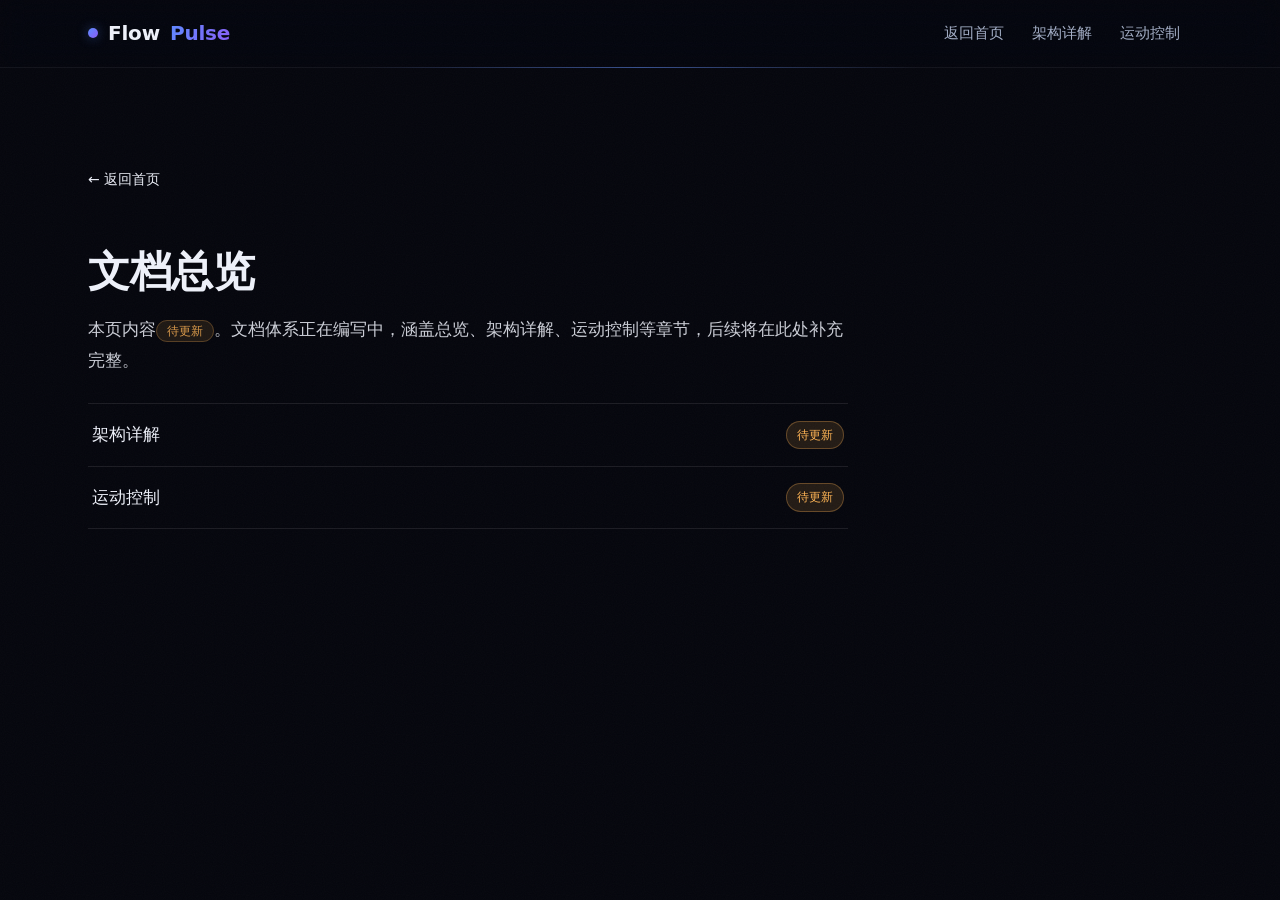
==== docs/index.html @ 17fd56ba "优化界面，添加首页背景，更正一些参数" ====
<!DOCTYPE html>
<html lang="zh">
<head>
<meta charset="UTF-8">
<meta name="viewport" content="width=device-width, initial-scale=1.0">
<title>FlowPulse — 文档总览 · Docs Overview</title>
<link rel="stylesheet" href="../assets/css/style.css">
</head>
<body>
<nav class="nav">
  <div class="container">
    <a class="brand" href="../index.html"><span class="dot"></span>Flow<b>Pulse</b></a>
    <div class="nav-links">
      <a href="../index.html"><span class="zh">返回首页</span><span class="en">Home</span></a>
      <a href="architecture.html"><span class="zh">架构详解</span><span class="en">Architecture</span></a>
      <a href="motion.html"><span class="zh">运动控制</span><span class="en">Motion</span></a>
    </div>
  </div>
</nav>

<section class="doc-page">
  <div class="container">
    <a class="doc-back" href="../index.html">← <span class="zh">返回首页</span><span class="en">Back</span></a>
    <h1><span class="zh">文档总览</span><span class="en">Documentation Overview</span></h1>
    <p class="doc-lead">本页内容<span class="badge-tbd">待更新</span>。文档体系正在编写中，涵盖总览、架构详解、运动控制等章节，后续将在此处补充完整。</p>
    <ul class="doc-list">
      <li><a href="architecture.html"><span class="zh">架构详解</span><span class="en">Architecture</span></a><span class="badge-tbd">待更新</span></li>
      <li><a href="motion.html"><span class="zh">运动控制</span><span class="en">Motion</span></a><span class="badge-tbd">待更新</span></li>
    </ul>
  </div>
</section>
</body>
</html>
---- assets/css/style.css ----
/* ============================================================
   FlowPulse — Design System (Deep Space / Aurora Glass)
   ============================================================ */
:root {
  /* surfaces */
  --bg:        #05060d;
  --bg-2:      #0a0d18;
  --surface:   rgba(255,255,255,.032);
  --surface-2: rgba(255,255,255,.055);
  --border:    rgba(255,255,255,.09);
  --border-soft:rgba(255,255,255,.055);

  /* text */
  --text:      #eef1fa;
  --text-dim:  #a3aec6;
  --text-faint:#68738f;

  /* accents */
  --accent:    #5b8cff;   /* electric blue */
  --accent-2:  #8b5cf6;   /* violet        */
  --accent-soft: rgba(91,140,255,.12);
  --accent-glow: rgba(91,140,255,.40);
  --ok:        #34d399;
  --warn:      #f59e0b;
  --danger:    #f43f5e;

  /* shape */
  --radius:    16px;
  --radius-sm: 10px;
  --maxw:      1160px;
  --nav-h:     68px;

  /* fonts */
  --font-sans: "Inter", "Segoe UI Variable Display", system-ui, -apple-system, "PingFang SC", "Microsoft YaHei", sans-serif;
  --font-mono: "JetBrains Mono", "Cascadia Code", ui-monospace, "SFMono-Regular", Menlo, Consolas, monospace;
}

/* ---------- reset ---------- */
*,*::before,*::after { box-sizing: border-box; }
html { scroll-behavior: smooth; }
body {
  margin: 0;
  font-family: var(--font-sans);
  color: var(--text);
  background: var(--bg);
  font-size: 17px; line-height: 1.72;
  -webkit-font-smoothing: antialiased;
  overflow-x: hidden;
}
::selection { background: rgba(91,140,255,.35); color: #fff; }
::-webkit-scrollbar { width: 10px; height: 10px; }
::-webkit-scrollbar-track { background: var(--bg); }
::-webkit-scrollbar-thumb { background: #1c2337; border-radius: 8px; border: 2px solid var(--bg); }
::-webkit-scrollbar-thumb:hover { background: #2a3554; }
a { color: inherit; text-decoration: none; }
img { max-width: 100%; display: block; }
h1,h2,h3,h4 { line-height: 1.15; font-weight: 800; letter-spacing: -.02em; }

/* film-grain noise overlay */
body::after {
  content: ""; position: fixed; inset: 0; z-index: 90; pointer-events: none;
  opacity: .032;
  background-image: url("data:image/svg+xml,%3Csvg xmlns='http://www.w3.org/2000/svg' width='160' height='160'%3E%3Cfilter id='n'%3E%3CfeTurbulence type='fractalNoise' baseFrequency='0.9' numOctaves='2'/%3E%3C/filter%3E%3Crect width='100%25' height='100%25' filter='url(%23n)'/%3E%3C/svg%3E");
}

/* ---------- layout ---------- */
.container { width: 100%; max-width: var(--maxw); margin: 0 auto; padding: 0 28px; }
.section { padding: 118px 0; position: relative; }
.section--alt { background: linear-gradient(180deg, transparent, rgba(255,255,255,.018) 18%, rgba(255,255,255,.018) 82%, transparent); }
.section-head { max-width: 760px; margin: 0 auto 64px; text-align: center; }
.eyebrow {
  display: inline-flex; align-items: center; gap: 8px;
  font-family: var(--font-mono); font-size: 13px;
  letter-spacing: .16em; text-transform: uppercase; color: var(--accent);
  padding: 6px 14px; border-radius: 999px;
  background: rgba(91,140,255,.07);
  border: 1px solid rgba(91,140,255,.22);
  margin-bottom: 20px;
}
.eyebrow::before { content: ""; width: 5px; height: 5px; border-radius: 50%; background: var(--accent); box-shadow: 0 0 8px var(--accent-glow); }
.section-head h2 { font-size: clamp(32px, 4.4vw, 48px); margin: 0 0 18px; font-weight: 800; }
.section-head p { color: var(--text-dim); font-size: 18px; margin: 0; }

/* ---------- nav (floating glass) ---------- */
.nav {
  position: sticky; top: 0; z-index: 80; height: var(--nav-h);
  display: flex; align-items: center;
  background: rgba(5,6,13,.55);
  backdrop-filter: blur(18px) saturate(150%);
  -webkit-backdrop-filter: blur(18px) saturate(150%);
  border-bottom: 1px solid var(--border-soft);
}
.nav::after {
  content: ""; position: absolute; left: 50%; bottom: -1px; transform: translateX(-50%);
  width: min(560px, 60%); height: 1px;
  background: linear-gradient(90deg, transparent, rgba(91,140,255,.5), transparent);
}
.nav .container { display: flex; align-items: center; gap: 24px; }
.brand { display: flex; align-items: center; gap: 10px; font-weight: 800; font-size: 20px; letter-spacing: -.01em; white-space: nowrap; }
.brand .dot {
  width: 10px; height: 10px; border-radius: 50%;
  background: linear-gradient(135deg, var(--accent), var(--accent-2));
  box-shadow: 0 0 12px var(--accent-glow);
}
.brand b { background: linear-gradient(120deg, var(--accent), var(--accent-2)); -webkit-background-clip: text; background-clip: text; color: transparent; }
.nav-links { display: flex; gap: 4px; margin-left: auto; font-size: 14.5px; }
.nav-links a {
  color: var(--text-dim); padding: 7px 12px; border-radius: 8px; transition: .18s;
}
.nav-links a:hover { color: var(--text); background: var(--surface-2); }
.nav-actions { display: flex; align-items: center; gap: 12px; }
.lang-toggle {
  font-family: var(--font-mono); font-size: 13px; cursor: pointer;
  background: var(--surface); color: var(--text-dim);
  border: 1px solid var(--border); border-radius: 999px; padding: 7px 14px;
  transition: .18s;
}
.lang-toggle:hover { color: var(--text); border-color: rgba(91,140,255,.5); }
.nav-toggle { display: none; }

/* ---------- buttons ---------- */
.btn {
  display: inline-flex; align-items: center; gap: 8px; cursor: pointer;
  font-size: 15.5px; font-weight: 600; padding: 12px 24px; border-radius: 12px;
  border: 1px solid var(--border);
  background: var(--surface-2); color: var(--text);
  backdrop-filter: blur(8px);
  transition: .2s;
}
.btn:hover { border-color: rgba(91,140,255,.55); background: rgba(91,140,255,.08); transform: translateY(-1px); }
.btn-primary {
  background: linear-gradient(135deg, var(--accent) 0%, var(--accent-2) 100%);
  color: #fff; border: none;
  box-shadow: 0 0 0 1px rgba(255,255,255,.08) inset, 0 10px 30px -8px var(--accent-glow);
}
.btn-primary:hover { box-shadow: 0 0 0 1px rgba(255,255,255,.14) inset, 0 14px 38px -6px rgba(91,140,255,.55); transform: translateY(-1px); }

/* ---------- hero ---------- */
.hero {
  position: relative; padding: 128px 0 96px; overflow: hidden;
}
/* aurora orbs */
.orb { position: absolute; border-radius: 50%; filter: blur(90px); pointer-events: none; z-index: 0; will-change: transform; }
.orb-1 { width: 640px; height: 640px; left: 50%; top: -280px; transform: translateX(-72%);
  background: radial-gradient(circle, rgba(91,140,255,.24), transparent 65%); }
.orb-2 { width: 560px; height: 560px; left: 50%; top: -160px; transform: translateX(6%);
  background: radial-gradient(circle, rgba(139,92,246,.17), transparent 65%); }
.orb-3 { width: 480px; height: 480px; left: 4%; bottom: -220px;
  background: radial-gradient(circle, rgba(34,211,238,.07), transparent 65%); }
/* fading grid */
.hero-grid {
  position: absolute; inset: 0; z-index: 0; pointer-events: none;
  background-image:
    linear-gradient(rgba(255,255,255,.05) 1px, transparent 1px),
    linear-gradient(90deg, rgba(255,255,255,.05) 1px, transparent 1px);
  background-size: 56px 56px;
  -webkit-mask-image: radial-gradient(ellipse 75% 62% at 50% 8%, #000 30%, transparent 78%);
  mask-image: radial-gradient(ellipse 75% 62% at 50% 8%, #000 30%, transparent 78%);
}
/* world background — dotted globe */
.world {
  position: absolute; inset: 0; z-index: 1;
  display: flex; align-items: center; justify-content: center;
  pointer-events: none; overflow: hidden;
}
.globe {
  position: relative;
  width: min(720px, 92vw); aspect-ratio: 1 / 1; border-radius: 50%;
  opacity: .32; filter: drop-shadow(0 0 16px rgba(45,200,160,.08));
}
.globe svg { width: 100%; height: 100%; display: block; }
.spin-dots { animation: globe-spin 30s linear infinite; }
@keyframes globe-spin { from { transform: translateX(0); } to { transform: translateX(150px); } }
.net-arc { stroke-dasharray: 5 9; animation: arc-flow 2.4s linear infinite; }
@keyframes arc-flow { to { stroke-dashoffset: -28; } }
.hero .container { position: relative; z-index: 2; text-align: center; }

/* staggered entrance */
.hero .container > * { animation: heroIn .95s cubic-bezier(.2,.7,.2,1) both; }
.hero .container > *:nth-child(1) { animation-delay: .04s; }
.hero .container > *:nth-child(2) { animation-delay: .13s; }
.hero .container > *:nth-child(3) { animation-delay: .22s; }
.hero .container > *:nth-child(4) { animation-delay: .31s; }
.hero .container > *:nth-child(5) { animation-delay: .40s; }
.hero .container > *:nth-child(6) { animation-delay: .49s; }
.hero .container > *:nth-child(7) { animation-delay: .58s; }
.hero .container > *:nth-child(8) { animation-delay: .70s; }
@keyframes heroIn { from { opacity: 0; transform: translateY(24px); } to { opacity: 1; transform: none; } }

.hero-badge {
  display: inline-flex; align-items: center; gap: 10px;
  font-family: var(--font-mono); font-size: 13.5px; color: var(--text-dim);
  border: 1px solid var(--border); border-radius: 999px;
  background: rgba(255,255,255,.03); backdrop-filter: blur(8px);
  padding: 8px 18px; margin-bottom: 30px;
}
.hero-badge b { color: var(--accent); font-weight: 600; }
.hero-badge .sep { color: var(--text-faint); }

.hero h1 {
  font-size: clamp(62px, 11vw, 132px); margin: 0 0 26px;
  letter-spacing: -.045em; line-height: .96; font-weight: 800;
}
.hero h1 .grad {
  background: linear-gradient(115deg, #dfe9ff 4%, var(--accent) 38%, var(--accent-2) 72%, #b7ccff 98%);
  background-size: 200% auto;
  -webkit-background-clip: text; background-clip: text; color: transparent;
  animation: shimmer 7s linear infinite;
}
@keyframes shimmer { to { background-position: 200% center; } }

.hero .tag { font-size: clamp(20px, 2.6vw, 27px); color: var(--text-dim); max-width: 820px; margin: 0 auto 18px; font-weight: 500; letter-spacing: -.01em; }
.hero .sub { color: var(--text-faint); max-width: 680px; margin: 0 auto 40px; font-size: 17.5px; }
.hero-cta { display: flex; gap: 14px; justify-content: center; flex-wrap: wrap; }
.pills { display: flex; flex-wrap: wrap; gap: 10px; justify-content: center; margin: 34px 0 0; }
.pill {
  font-family: var(--font-mono); font-size: 13px; color: var(--text-dim);
  border: 1px solid var(--border); background: rgba(255,255,255,.025);
  padding: 7px 15px; border-radius: 999px;
}
.pill b { color: var(--accent); font-weight: 600; }

/* hero stat strip */
.hero-stats { display: flex; flex-wrap: wrap; justify-content: center; gap: 12px; margin: 34px auto 0; max-width: 860px; }
.hl-item {
  flex: 1 1 190px; min-width: 170px; text-align: left;
  border: 1px solid var(--border); border-radius: var(--radius-sm);
  background: linear-gradient(180deg, rgba(255,255,255,.045), rgba(255,255,255,.015));
  padding: 16px 18px; position: relative; overflow: hidden; transition: .22s;
}
.hl-item::before {
  content: ""; position: absolute; left: 0; right: 0; top: 0; height: 1px;
  background: linear-gradient(90deg, transparent, rgba(91,140,255,.6), transparent);
  opacity: 0; transition: .22s;
}
.hl-item:hover { border-color: rgba(91,140,255,.4); transform: translateY(-2px); }
.hl-item:hover::before { opacity: 1; }
.hl-num { display: block; font-family: var(--font-mono); font-weight: 700; font-size: 20px; color: var(--text); letter-spacing: -.01em; white-space: nowrap; }
.hl-num small { font-size: 12.5px; color: var(--text-faint); font-weight: 600; }
.hl-lbl { display: block; margin-top: 5px; color: var(--text-faint); font-size: 13.5px; }
.hl-item.key { border-color: rgba(91,140,255,.5); background: linear-gradient(180deg, rgba(91,140,255,.12), rgba(91,140,255,.03)); }
.hl-item.key .hl-num { color: var(--accent); }
.hl-emph { color: var(--accent); font-weight: 700; }
.pill-accent { border-color: rgba(91,140,255,.5); background: linear-gradient(180deg, rgba(91,140,255,.16), rgba(91,140,255,.05)); color: #cfe0ff; font-weight: 600; }
.pill-accent b { color: var(--accent); }

/* ---------- console (hero visual) ---------- */
.console {
  margin: 60px auto 0; max-width: 920px; text-align: left;
  border: 1px solid var(--border); border-radius: var(--radius);
  background: linear-gradient(180deg, rgba(16,20,36,.72), rgba(8,10,20,.85));
  backdrop-filter: blur(14px);
  box-shadow: 0 30px 80px -20px rgba(0,0,0,.7), 0 0 0 1px rgba(255,255,255,.02) inset, 0 -1px 0 rgba(255,255,255,.06) inset;
  overflow: hidden; position: relative;
}
.console::before {
  content: ""; position: absolute; inset: -1px; pointer-events: none; border-radius: inherit;
  background: radial-gradient(560px 180px at 50% -8%, rgba(91,140,255,.14), transparent 70%);
}
.console-bar {
  display: flex; align-items: center; gap: 14px;
  padding: 13px 18px; border-bottom: 1px solid var(--border-soft);
  background: rgba(255,255,255,.02);
}
.c-dots { display: flex; gap: 7px; }
.c-dots i { width: 11px; height: 11px; border-radius: 50%; background: #2a334e; }
.c-dots i:nth-child(1) { background: #f66; opacity: .75; }
.c-dots i:nth-child(2) { background: #fc3; opacity: .75; }
.c-dots i:nth-child(3) { background: #3d9; opacity: .75; }
.c-title { font-family: var(--font-mono); font-size: 13px; color: var(--text-faint); letter-spacing: .05em; }
.c-badge {
  margin-left: auto; font-family: var(--font-mono); font-size: 11.5px; color: var(--ok);
  border: 1px solid rgba(52,211,153,.3); background: rgba(52,211,153,.08);
  border-radius: 999px; padding: 3px 11px; letter-spacing: .06em;
}
.console-body { display: grid; grid-template-columns: 1fr 224px; min-height: 296px; }
.c-log {
  margin: 0; padding: 18px 20px; font-family: var(--font-mono);
  font-size: 13px; line-height: 1.85; color: var(--text-dim);
  height: 296px; overflow: hidden; position: relative;
  -webkit-mask-image: linear-gradient(180deg, transparent 0, #000 22px, #000 calc(100% - 30px), transparent 100%);
  mask-image: linear-gradient(180deg, transparent 0, #000 22px, #000 calc(100% - 30px), transparent 100%);
}
.c-log .ln { white-space: pre; animation: lnIn .3s ease both; }
@keyframes lnIn { from { opacity: 0; transform: translateY(4px); } to { opacity: 1; transform: none; } }
.c-log .tag-ok { color: var(--ok); }
.c-log .tag-ac { color: var(--accent); }
.c-log .tag-vi { color: var(--accent-2); }
.c-log .g { color: var(--accent); font-weight: 600; }
.c-log .cm { color: var(--text-faint); }
.c-log .prompt { color: var(--accent-2); font-weight: 700; }
.c-log .caret { display: inline-block; width: 7px; height: 14px; background: var(--accent); vertical-align: -2px; animation: blink 1s steps(1) infinite; }
@keyframes blink { 50% { opacity: 0; } }
.c-live { border-left: 1px solid var(--border-soft); padding: 18px 20px; display: flex; flex-direction: column; gap: 14px; font-family: var(--font-mono); font-size: 12.5px; }
.c-live .live-t { color: var(--text-faint); letter-spacing: .14em; text-transform: uppercase; font-size: 10.5px; }
.c-row { display: flex; justify-content: space-between; gap: 10px; color: var(--text-faint); }
.c-row .c-val { color: var(--text); }
.c-row .c-val.up { color: var(--ok); }
.meter { height: 5px; border-radius: 3px; background: rgba(255,255,255,.06); overflow: hidden; }
.meter i { display: block; height: 100%; width: 40%; border-radius: 3px;
  background: linear-gradient(90deg, var(--accent), var(--accent-2));
  box-shadow: 0 0 10px var(--accent-glow);
  transition: width .5s cubic-bezier(.3,.8,.3,1); }
.console-foot {
  display: flex; flex-wrap: wrap; gap: 8px 26px; padding: 12px 20px;
  border-top: 1px solid var(--border-soft); background: rgba(255,255,255,.015);
  font-family: var(--font-mono); font-size: 12px; color: var(--text-faint); letter-spacing: .03em;
}
.console-foot b { color: var(--text-dim); font-weight: 600; }

/* ---------- CTA ---------- */
.cta {
  text-align: center; border: 1px solid var(--border); border-radius: 20px;
  background:
    radial-gradient(720px 300px at 50% -30%, rgba(91,140,255,.16), transparent 65%),
    linear-gradient(180deg, rgba(255,255,255,.035), rgba(255,255,255,.012));
  padding: 68px 24px; position: relative; overflow: hidden;
}
.cta::after {
  content: ""; position: absolute; left: 50%; top: 0; transform: translateX(-50%);
  width: min(560px, 70%); height: 1px;
  background: linear-gradient(90deg, transparent, rgba(91,140,255,.65), transparent);
}
.cta h2 { font-size: clamp(28px, 3.8vw, 40px); margin: 16px 0 0; }

/* ---------- cards / grid ---------- */
.grid { display: grid; gap: 18px; }
.grid-3 { grid-template-columns: repeat(3, 1fr); }
.grid-2 { grid-template-columns: repeat(2, 1fr); }
.card {
  background: linear-gradient(180deg, rgba(255,255,255,.038), rgba(255,255,255,.012));
  border: 1px solid var(--border); border-radius: var(--radius);
  padding: 28px; transition: .25s; position: relative; overflow: hidden;
}
.card::before {
  content: ""; position: absolute; left: 0; right: 0; top: 0; height: 1px;
  background: linear-gradient(90deg, transparent, rgba(91,140,255,.55), transparent);
  opacity: 0; transition: .25s;
}
.card:hover { border-color: rgba(91,140,255,.38); transform: translateY(-3px); box-shadow: 0 20px 50px -18px rgba(0,0,0,.65); }
.card:hover::before { opacity: 1; }
.card .ico {
  width: 44px; height: 44px; border-radius: 12px; display: grid; place-items: center;
  color: var(--accent); margin-bottom: 18px;
  background: linear-gradient(135deg, rgba(91,140,255,.14), rgba(139,92,246,.10));
  border: 1px solid rgba(91,140,255,.22);
}
.card .ico svg { width: 21px; height: 21px; }
.card h3 { font-size: 19.5px; margin: 0 0 12px; letter-spacing: -.015em; }
.card p { color: var(--text-dim); margin: 0; font-size: 15.5px; line-height: 1.75; }

/* ---------- architecture diagram ---------- */
.arch { display: flex; flex-direction: column; gap: 14px; position: relative; padding-left: 30px; }
.arch::before {
  content: ""; position: absolute; left: 7px; top: 24px; bottom: 24px; width: 2px;
  background: linear-gradient(var(--accent), var(--accent-2)); opacity: .4;
}
.layer {
  border: 1px solid var(--border); border-radius: var(--radius);
  background: linear-gradient(180deg, rgba(255,255,255,.035), rgba(255,255,255,.01));
  padding: 20px 24px; position: relative;
}
.layer::before {
  content: ""; position: absolute; left: -27px; top: 26px; width: 12px; height: 12px;
  border-radius: 50%; background: var(--bg); border: 2px solid var(--accent);
  box-shadow: 0 0 10px var(--accent-glow);
}
.layer .layer-tag {
  position: absolute; top: 16px; right: 20px; font-family: var(--font-mono);
  font-size: 11.5px; color: var(--text-faint); letter-spacing: .12em;
}
.layer h4 { margin: 0 0 14px; font-size: 18px; color: var(--text); }
.layer h4 .hl-accent { color: var(--accent); }
.layer .boxes { display: flex; flex-wrap: wrap; gap: 9px; }
.box {
  font-size: 13.5px; font-family: var(--font-mono); color: var(--text-dim);
  border: 1px solid var(--border); border-radius: 8px; padding: 6px 13px;
  background: rgba(255,255,255,.025);
}
.box.lang { color: var(--accent); border-color: rgba(91,140,255,.3); background: rgba(91,140,255,.07); }
.arch-link { text-align: center; color: var(--text-faint); font-family: var(--font-mono); font-size: 12.5px; letter-spacing: .18em; }

/* pipeline panel (hero pipeline relocated to Architecture) */
.pipeline-panel {
  margin-bottom: 40px; padding: 34px 26px 26px;
  border: 1px solid var(--border); border-radius: 20px;
  background:
    radial-gradient(700px 260px at 50% 0%, rgba(91,140,255,.08), transparent 70%),
    linear-gradient(180deg, rgba(255,255,255,.028), rgba(255,255,255,.008));
  overflow: hidden;
}
.pipeline-panel svg { width: 100%; height: auto; display: block; }
.flow-line { stroke: var(--border); stroke-width: 2; fill: none; }
.flow-track { stroke: var(--border); stroke-width: 2; opacity: .5; }
.comet {
  fill: #2dd4ee; filter: drop-shadow(0 0 6px rgba(45,212,238,.9));
  transform: translateX(0); animation: flow 2.4s linear infinite;
}
@keyframes flow { from { transform: translateX(0); } to { transform: translateX(840px); } }
.node-box { fill: #0d1626; stroke: var(--border); stroke-width: 1.5; }
.node-title { font: 700 16px var(--font-sans); fill: var(--text); letter-spacing: -.01em; }
.node-sub  { font: 400 13px var(--font-mono); fill: var(--text-faint); }
.node-accent { fill: var(--accent); }

/* ---------- table ---------- */
.spec-table { width: 100%; border-collapse: collapse; font-size: 15.5px; }
.spec-table th, .spec-table td { text-align: left; padding: 15px 18px; border-bottom: 1px solid var(--border-soft); }
.spec-table th { color: var(--text-faint); font-family: var(--font-mono); font-size: 12.5px; letter-spacing: .1em; text-transform: uppercase; font-weight: 600; }
.spec-table td { color: var(--text-dim); }
.spec-table td b { color: var(--text); font-family: var(--font-mono); font-weight: 600; }
.spec-table tr:last-child td { border-bottom: none; }
.cmp .hl { color: var(--accent); font-weight: 600; }
.cmp .hl b { color: var(--accent); }
.ok { color: var(--accent); font-weight: 600; }

/* ---------- code / frame ---------- */
.code {
  font-family: var(--font-mono); font-size: 14px; color: var(--text-dim);
  background: rgba(0,0,0,.28); border: 1px solid var(--border-soft); border-radius: var(--radius-sm);
  padding: 16px 18px; overflow-x: auto; line-height: 1.9; margin-top: 14px;
}
.code .k { color: var(--accent); }
.code .v { color: var(--accent-2); }

/* ---------- scenario ---------- */
.scenario { display: flex; gap: 15px; align-items: flex-start; }
.step-n {
  flex: none; width: 30px; height: 30px; border-radius: 9px; display: grid; place-items: center;
  background: rgba(91,140,255,.1); color: var(--accent); font-family: var(--font-mono); font-size: 13.5px;
  border: 1px solid rgba(91,140,255,.25);
}
.scenario p { margin: 0; color: var(--text-dim); font-size: 15.5px; }

/* ---------- footer ---------- */
.footer { border-top: 1px solid var(--border-soft); padding: 64px 0 44px; position: relative; }
.footer::before {
  content: ""; position: absolute; left: 50%; top: -1px; transform: translateX(-50%);
  width: min(700px, 80%); height: 1px;
  background: linear-gradient(90deg, transparent, rgba(91,140,255,.35), transparent);
}
.footer .cols { display: grid; grid-template-columns: 2fr 1fr 1fr 1fr; gap: 32px; }
.footer h5 { font-size: 13.5px; color: var(--text-faint); margin: 0 0 14px; letter-spacing: .1em; text-transform: uppercase; }
.footer a { color: var(--text-dim); font-size: 15px; display: block; padding: 6px 0; transition: color .18s; }
.footer a:hover { color: var(--accent); }
.footer .copy { margin-top: 44px; color: var(--text-faint); font-size: 13.5px; text-align: center; font-family: var(--font-mono); }

/* ---------- platform / runtime section ---------- */
.grid-4 { grid-template-columns: repeat(4, 1fr); }
.platform-cap { text-align: center; color: var(--text-dim); margin: 30px auto 0; max-width: 760px; font-size: 16px; }
.platform-cap b { color: var(--accent); }
.cmp { margin-top: 34px; }

/* ---------- dev note ---------- */
.dev-note {
  margin: 26px auto 0; font-family: var(--font-mono); font-size: 13.5px;
  color: var(--text-faint); letter-spacing: .04em;
}
.dev-note b { color: var(--accent); font-weight: 600; }

/* ---------- scroll reveal ---------- */
.reveal { opacity: 0; transform: translateY(22px); transition: opacity .7s ease, transform .7s ease; }
.reveal.in { opacity: 1; transform: none; }

/* ---------- i18n ---------- */
html[lang="zh"] .en { display: none; }
html[lang="en"] .zh { display: none; }

/* ---------- responsive ---------- */
@media (max-width: 1100px) {
  .nav-links { display: none; }
  .nav-links.open {
    display: flex; flex-direction: column; position: absolute; top: var(--nav-h); left: 0; right: 0;
    background: rgba(7,9,18,.97); backdrop-filter: blur(18px); border-bottom: 1px solid var(--border);
    padding: 18px 24px; gap: 6px;
  }
  .nav-links.open a { padding: 10px 12px; }
  .nav-toggle { display: block; margin-left: auto; background: var(--surface); border: 1px solid var(--border); color: var(--text); border-radius: 9px; padding: 7px 13px; cursor: pointer; font-size: 16px; }
  .nav .container { gap: 14px; }
}
@media (max-width: 900px) {
  .section { padding: 88px 0; }
  .grid-3, .grid-2, .grid-4 { grid-template-columns: 1fr; }
  .footer .cols { grid-template-columns: 1fr 1fr; }
  .console-body { grid-template-columns: 1fr; }
  .c-live { border-left: none; border-top: 1px solid var(--border-soft); flex-direction: row; flex-wrap: wrap; align-items: center; gap: 10px 22px; }
  .c-live .live-t { width: 100%; }
  .c-live .meter-wrap { flex: 1 1 100%; }
  .hero { padding: 96px 0 72px; }
}
@media (max-width: 600px) {
  .pipeline-panel { overflow-x: auto; }
  .pipeline-panel svg { min-width: 760px; width: 760px; }
}

/* ---------- reduced motion ---------- */
@media (prefers-reduced-motion: reduce) {
  *, *::before, *::after { animation-duration: .01ms !important; animation-iteration-count: 1 !important; transition-duration: .01ms !important; }
  html { scroll-behavior: auto; }
  .reveal { opacity: 1; transform: none; }
}

/* ===== docs pages (placeholder) ===== */
.doc-page { padding: 96px 0 120px; min-height: 70vh; }
.doc-back { display: inline-block; margin-bottom: 22px; color: var(--muted); font-size: 14px; text-decoration: none; }
.doc-back:hover { color: var(--accent); }
.doc-page h1 { font-size: clamp(28px, 4vw, 42px); margin-bottom: 18px; letter-spacing: -.01em; }
.doc-page h1 .en { color: var(--muted); font-weight: 400; font-size: .62em; margin-left: 12px; }
.doc-lead { max-width: 760px; color: var(--text); line-height: 1.8; opacity: .85; margin-bottom: 28px; }
.doc-list { list-style: none; padding: 0; max-width: 760px; border-top: 1px solid var(--border); }
.doc-list li { display: flex; align-items: center; justify-content: space-between; gap: 16px; padding: 16px 4px; border-bottom: 1px solid var(--border); }
.doc-list li a { color: var(--text); text-decoration: none; font-weight: 500; }
.doc-list li a:hover { color: var(--accent); }
.doc-list li .en { color: var(--muted); font-weight: 400; margin-left: 10px; font-size: .85em; }
.badge-tbd { font-size: 12px; color: #ffb454; background: rgba(255,180,84,.12); border: 1px solid rgba(255,180,84,.3); padding: 3px 10px; border-radius: 999px; white-space: nowrap; }
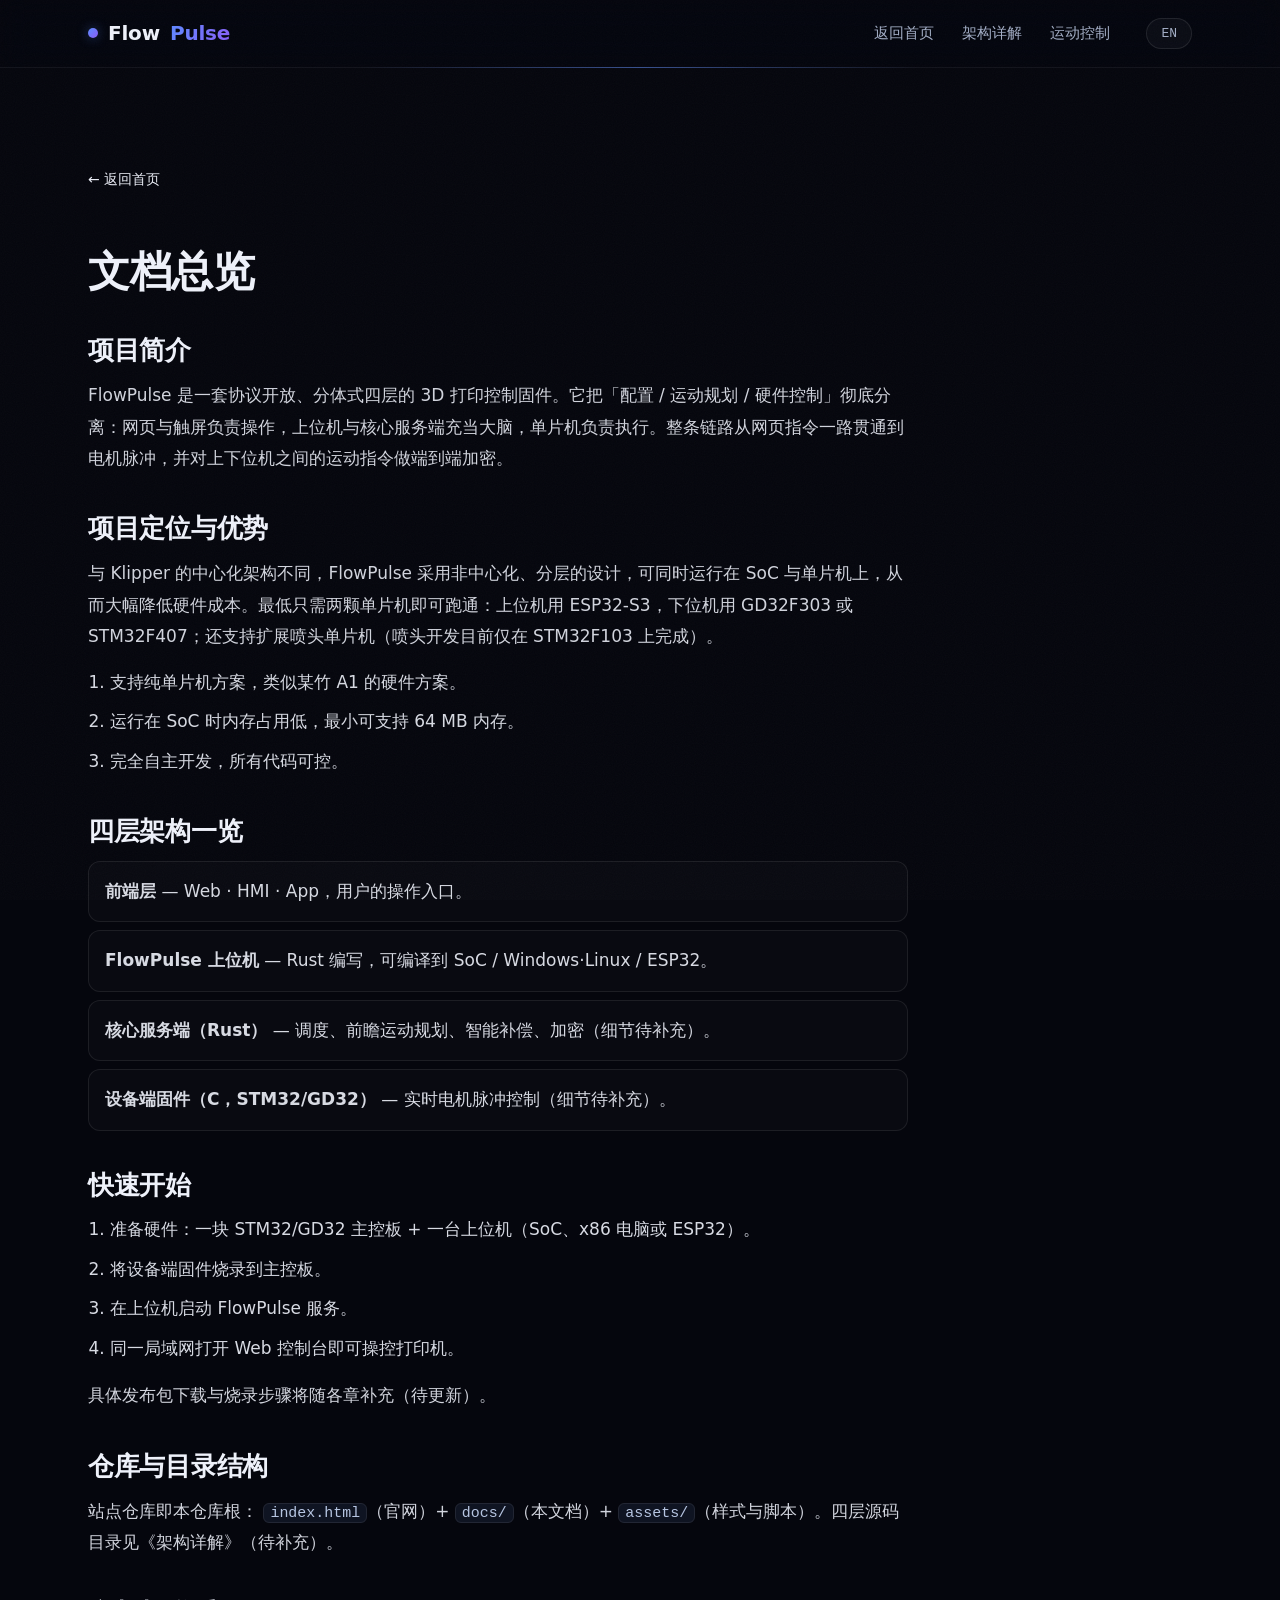
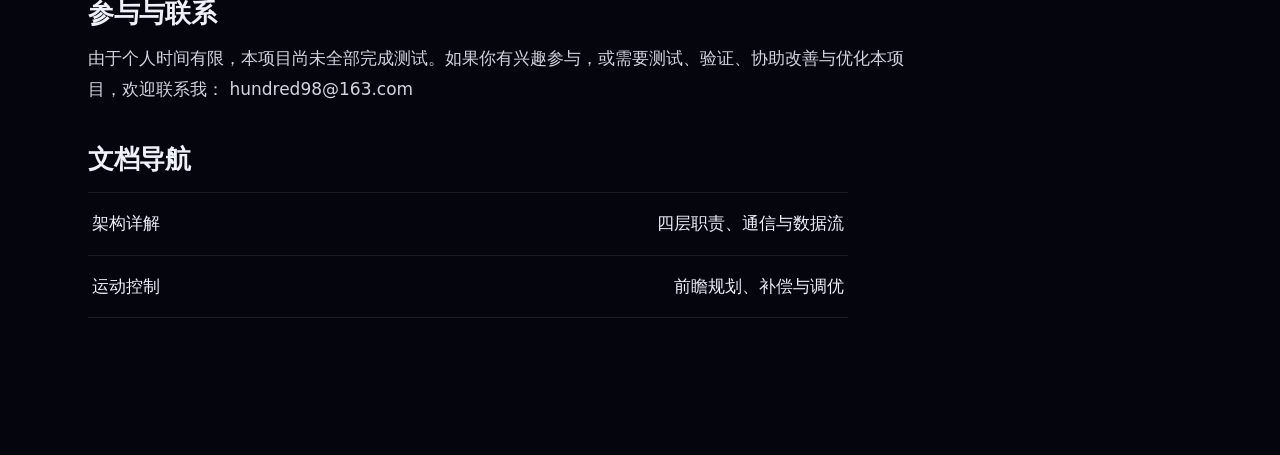
==== commit 09955208: "docs: 总览/架构/运动三页双语内容 + 首页「为什么选 FlowPulse」板块" ====
--- a/docs/index.html
+++ b/docs/index.html
@@ -15,6 +15,7 @@
       <a href="architecture.html"><span class="zh">架构详解</span><span class="en">Architecture</span></a>
       <a href="motion.html"><span class="zh">运动控制</span><span class="en">Motion</span></a>
     </div>
+    <button class="lang-toggle">EN</button>
   </div>
 </nav>
 
@@ -22,12 +23,48 @@
   <div class="container">
     <a class="doc-back" href="../index.html">← <span class="zh">返回首页</span><span class="en">Back</span></a>
     <h1><span class="zh">文档总览</span><span class="en">Documentation Overview</span></h1>
-    <p class="doc-lead">本页内容<span class="badge-tbd">待更新</span>。文档体系正在编写中，涵盖总览、架构详解、运动控制等章节，后续将在此处补充完整。</p>
+
+    <h2><span class="zh">项目简介</span><span class="en">Introduction</span></h2>
+    <p><span class="zh">FlowPulse 是一套协议开放、分体式四层的 3D 打印控制固件。它把「配置 / 运动规划 / 硬件控制」彻底分离：网页与触屏负责操作，上位机与核心服务端充当大脑，单片机负责执行。整条链路从网页指令一路贯通到电机脉冲，并对上下位机之间的运动指令做端到端加密。</span><span class="en">FlowPulse is an openly-protocoled, decoupled four-tier 3D printer control firmware. It cleanly separates configuration, motion planning and hardware control: web &amp; touch handle operation, the host and core server act as the brain, and the MCU executes. The chain runs end-to-end from a web command down to motor pulses, with motion commands end-to-end encrypted between host and MCU.</span></p>
+
+    <h2><span class="zh">项目定位与优势</span><span class="en">Positioning &amp; Advantages</span></h2>
+    <p><span class="zh">与 Klipper 的中心化架构不同，FlowPulse 采用非中心化、分层的设计，可同时运行在 SoC 与单片机上，从而大幅降低硬件成本。最低只需两颗单片机即可跑通：上位机用 ESP32-S3，下位机用 GD32F303 或 STM32F407；还支持扩展喷头单片机（喷头开发目前仅在 STM32F103 上完成）。</span><span class="en">Unlike Klipper's centralized design, FlowPulse is decentralized and layered, running on both SoC and MCU — which sharply lowers hardware cost. A minimal setup needs just two MCUs: an ESP32-S3 host and a GD32F303 or STM32F407 device; a toolhead MCU is also supported (toolhead work is done so far only on STM32F103).</span></p>
+    <ol>
+      <li><span class="zh">支持纯单片机方案，类似某竹 A1 的硬件方案。</span><span class="en">Pure-MCU path, comparable to the 某竹 A1 hardware approach.</span></li>
+      <li><span class="zh">运行在 SoC 时内存占用低，最小可支持 64 MB 内存。</span><span class="en">On SoC it stays light — runs on as little as 64 MB RAM.</span></li>
+      <li><span class="zh">完全自主开发，所有代码可控。</span><span class="en">Fully self-developed; all code is under your control.</span></li>
+    </ol>
+
+    <h2><span class="zh">四层架构一览</span><span class="en">Four Tiers at a Glance</span></h2>
+    <ul class="tiers">
+      <li><b><span class="zh">前端层</span><span class="en">Frontend</span></b> — <span class="zh">Web · HMI · App，用户的操作入口。</span><span class="en">Web · HMI · App — the operator's entry points.</span></li>
+      <li><b>FlowPulse <span class="zh">上位机</span><span class="en">Host</span></b> — <span class="zh">Rust 编写，可编译到 SoC / Windows·Linux / ESP32。</span><span class="en">Written in Rust, compiles to SoC / Windows·Linux / ESP32.</span></li>
+      <li><b><span class="zh">核心服务端（Rust）</span><span class="en">Core Server (Rust)</span></b> — <span class="zh">调度、前瞻运动规划、智能补偿、加密（细节待补充）。</span><span class="en">Scheduling, look-ahead planning, smart compensation, encryption (details TODO).</span></li>
+      <li><b><span class="zh">设备端固件（C，STM32/GD32）</span><span class="en">Device Firmware (C, STM32/GD32)</span></b> — <span class="zh">实时电机脉冲控制（细节待补充）。</span><span class="en">Real-time motor pulse control (details TODO).</span></li>
+    </ul>
+
+    <h2><span class="zh">快速开始</span><span class="en">Quick Start</span></h2>
+    <ol>
+      <li><span class="zh">准备硬件：一块 STM32/GD32 主控板 + 一台上位机（SoC、x86 电脑或 ESP32）。</span><span class="en">Prepare hardware: an STM32/GD32 control board plus a host (SoC, x86 PC or ESP32).</span></li>
+      <li><span class="zh">将设备端固件烧录到主控板。</span><span class="en">Flash the device firmware onto the control board.</span></li>
+      <li><span class="zh">在上位机启动 FlowPulse 服务。</span><span class="en">Start the FlowPulse service on the host.</span></li>
+      <li><span class="zh">同一局域网打开 Web 控制台即可操控打印机。</span><span class="en">Open the web console on the same LAN to control the printer.</span></li>
+    </ol>
+    <p><span class="zh">具体发布包下载与烧录步骤将随各章补充（待更新）。</span><span class="en">Exact release packages and flashing steps will be added per chapter (TODO).</span></p>
+
+    <h2><span class="zh">仓库与目录结构</span><span class="en">Repository Layout</span></h2>
+    <p><span class="zh">站点仓库即本仓库根：</span><span class="en">The site repo is this repo root:</span> <code>index.html</code><span class="zh">（官网）+ </span><span class="en">(website) + </span><code>docs/</code><span class="zh">（本文档）+ </span><span class="en">(this docs) + </span><code>assets/</code><span class="zh">（样式与脚本）。四层源码目录见《架构详解》（待补充）。</span><span class="en">(styles &amp; scripts). Source layout for the four tiers is in Architecture (TODO).</span></p>
+
+    <h2><span class="zh">参与与联系</span><span class="en">Get Involved</span></h2>
+    <p><span class="zh">由于个人时间有限，本项目尚未全部完成测试。如果你有兴趣参与，或需要测试、验证、协助改善与优化本项目，欢迎联系我：</span><span class="en">Due to limited personal time, not everything is tested yet. If you'd like to join, or need testing, validation, or help improving and optimizing the project, feel free to reach out:</span> <a href="mailto:hundred98@163.com">hundred98@163.com</a></p>
+
+    <h2><span class="zh">文档导航</span><span class="en">Chapters</span></h2>
     <ul class="doc-list">
-      <li><a href="architecture.html"><span class="zh">架构详解</span><span class="en">Architecture</span></a><span class="badge-tbd">待更新</span></li>
-      <li><a href="motion.html"><span class="zh">运动控制</span><span class="en">Motion</span></a><span class="badge-tbd">待更新</span></li>
+      <li><a href="architecture.html"><span class="zh">架构详解</span><span class="en">Architecture</span></a><span class="zh">四层职责、通信与数据流</span><span class="en">Tier roles, comms &amp; data flow</span></li>
+      <li><a href="motion.html"><span class="zh">运动控制</span><span class="en">Motion</span></a><span class="zh">前瞻规划、补偿与调优</span><span class="en">Look-ahead, compensation &amp; tuning</span></li>
     </ul>
   </div>
 </section>
+<script src="../assets/js/main.js"></script>
 </body>
 </html>
--- a/assets/css/style.css
+++ b/assets/css/style.css
@@ -457,6 +457,14 @@
 }
 .dev-note b { color: var(--accent); font-weight: 600; }
 
+/* ---------- why note ---------- */
+.why-note {
+  margin: 38px auto 0; max-width: 820px; text-align: center;
+  color: var(--muted); font-size: 15px; line-height: 1.8;
+}
+.why-note a { color: var(--accent); text-decoration: none; border-bottom: 1px dashed rgba(91,140,255,.5); }
+.why-note a:hover { color: #cfe0ff; }
+
 /* ---------- scroll reveal ---------- */
 .reveal { opacity: 0; transform: translateY(22px); transition: opacity .7s ease, transform .7s ease; }
 .reveal.in { opacity: 1; transform: none; }
@@ -512,3 +520,14 @@
 .doc-list li a:hover { color: var(--accent); }
 .doc-list li .en { color: var(--muted); font-weight: 400; margin-left: 10px; font-size: .85em; }
 .badge-tbd { font-size: 12px; color: #ffb454; background: rgba(255,180,84,.12); border: 1px solid rgba(255,180,84,.3); padding: 3px 10px; border-radius: 999px; white-space: nowrap; }
+.doc-page h2 { font-size: clamp(20px, 2.6vw, 26px); margin: 40px 0 14px; letter-spacing: -.01em; }
+.doc-page h2 .en { color: var(--muted); font-weight: 400; font-size: .62em; margin-left: 10px; }
+.doc-page h3 { font-size: 17px; margin: 24px 0 8px; color: var(--accent); }
+.doc-page p { max-width: 820px; line-height: 1.85; color: var(--text); opacity: .88; margin: 0 0 14px; }
+.doc-page code { font-family: ui-monospace, SFMono-Regular, Menlo, Consolas, monospace; font-size: .88em; background: rgba(125,170,255,.1); border: 1px solid var(--border); padding: 1px 6px; border-radius: 6px; color: #cfe0ff; }
+.doc-page ol, .doc-page ul.tiers { max-width: 820px; padding-left: 22px; margin: 0 0 16px; }
+.doc-page ol li, .doc-page ul.tiers li { line-height: 1.85; margin: 8px 0; color: var(--text); opacity: .9; }
+.doc-page ul.tiers { list-style: none; padding-left: 0; }
+.doc-page ul.tiers li { padding: 14px 16px; border: 1px solid var(--border); border-radius: 12px; background: rgba(255,255,255,.02); }
+.doc-page ul.tiers li b { color: var(--text); }
+.doc-page .tiers .badge-tbd { margin-left: 8px; vertical-align: middle; }
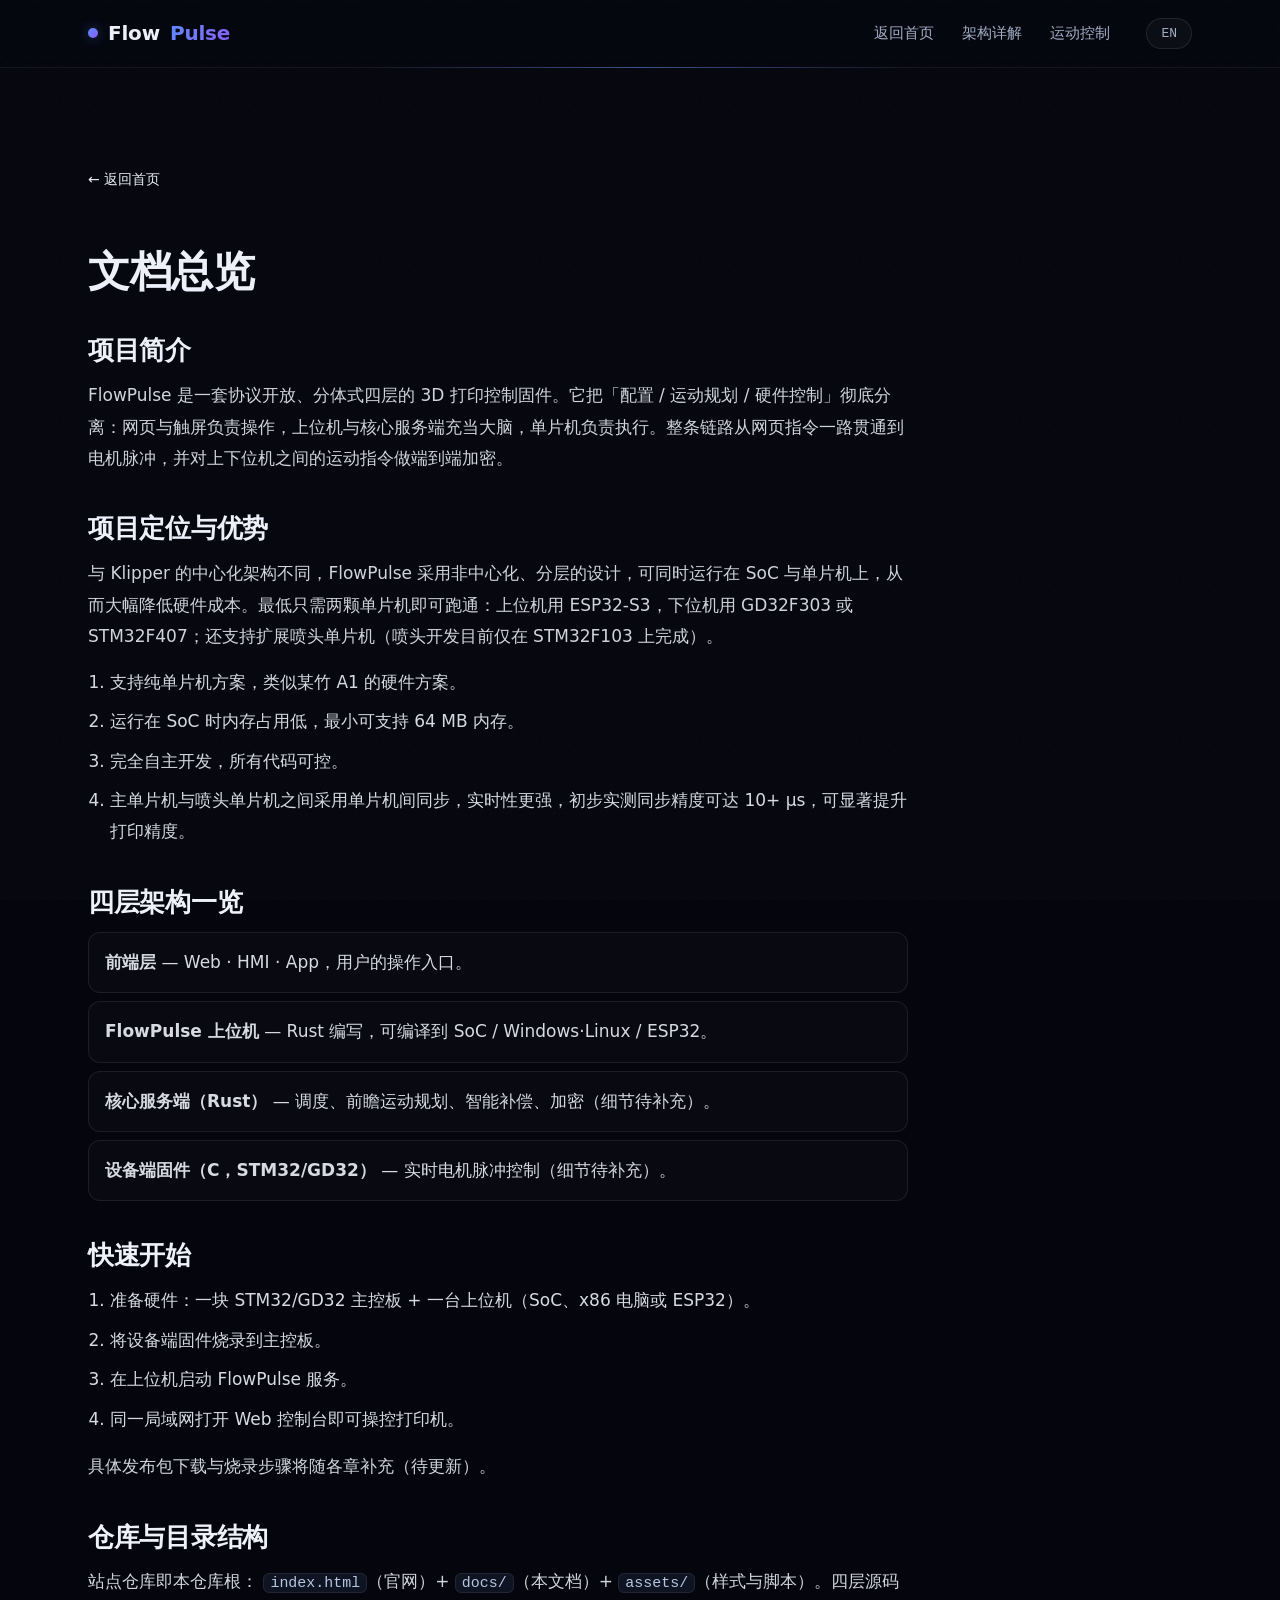
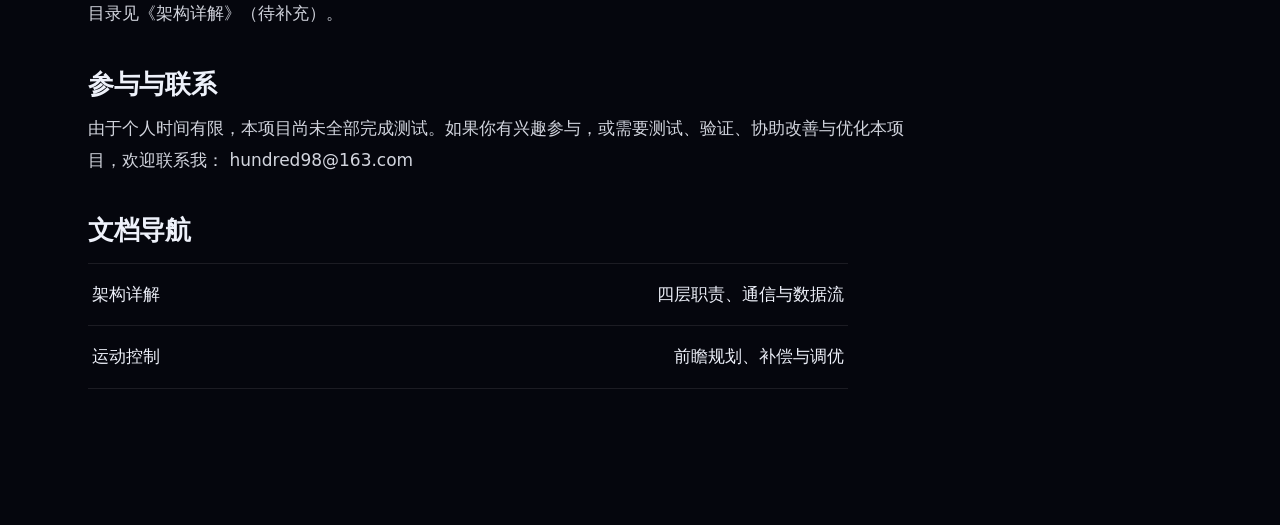
==== commit c9796d0b: "docs: 新增定位与优势第4点（主/喷头单片机间同步，同步精度约10+us）" ====
--- a/docs/index.html
+++ b/docs/index.html
@@ -33,6 +33,7 @@
       <li><span class="zh">支持纯单片机方案，类似某竹 A1 的硬件方案。</span><span class="en">Pure-MCU path, comparable to the 某竹 A1 hardware approach.</span></li>
       <li><span class="zh">运行在 SoC 时内存占用低，最小可支持 64 MB 内存。</span><span class="en">On SoC it stays light — runs on as little as 64 MB RAM.</span></li>
       <li><span class="zh">完全自主开发，所有代码可控。</span><span class="en">Fully self-developed; all code is under your control.</span></li>
+      <li><span class="zh">主单片机与喷头单片机之间采用单片机间同步，实时性更强，初步实测同步精度可达 10+ μs，可显著提升打印精度。</span><span class="en">The main and toolhead MCUs sync via inter-MCU synchronization for tighter real-time response — early measurements show sync precision around 10+ μs, markedly improving print accuracy.</span></li>
     </ol>
 
     <h2><span class="zh">四层架构一览</span><span class="en">Four Tiers at a Glance</span></h2>
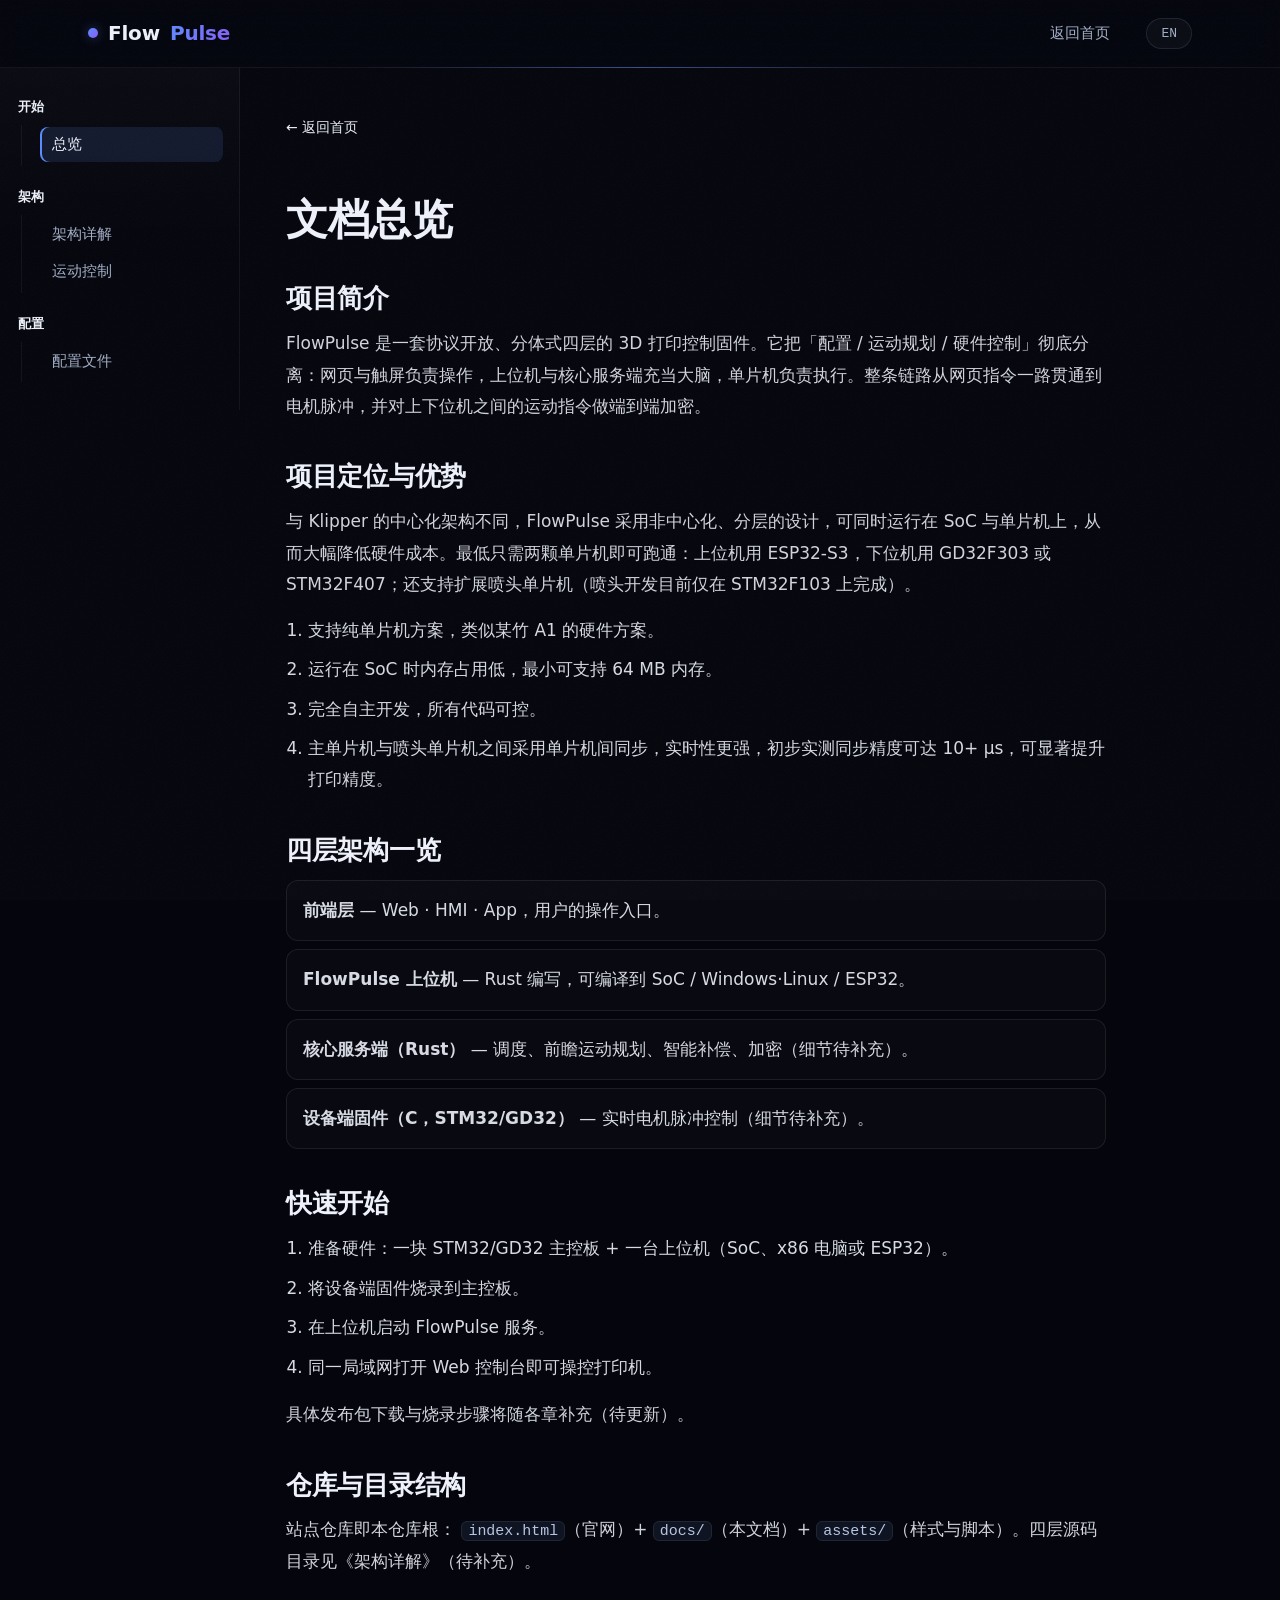
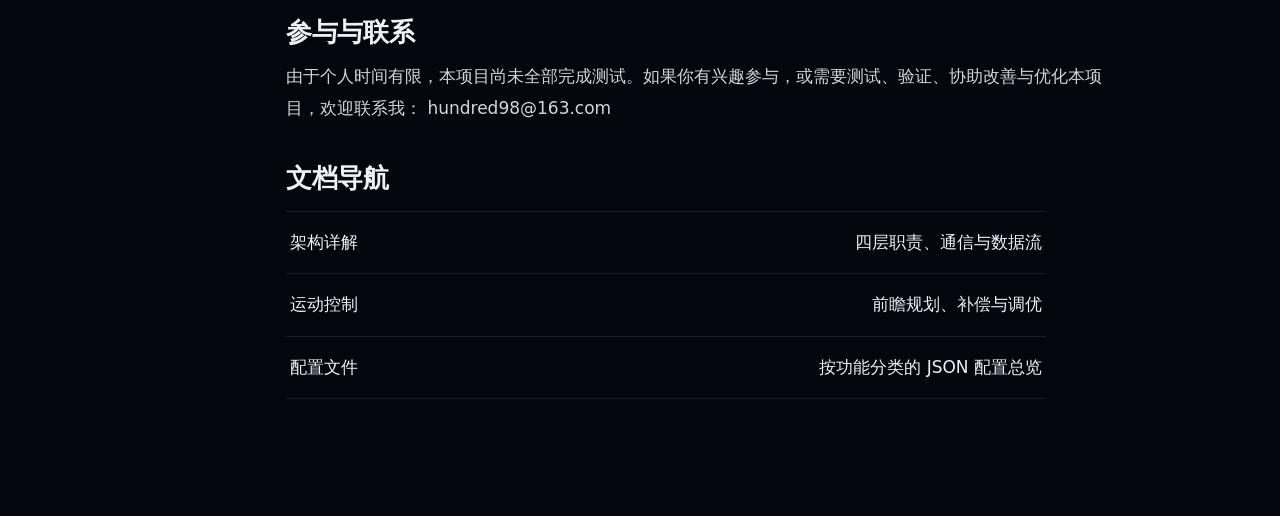
==== commit e0890a2c: "添加配置说明文档和左侧导航栏" ====
--- a/docs/index.html
+++ b/docs/index.html
@@ -4,23 +4,43 @@
 <meta charset="UTF-8">
 <meta name="viewport" content="width=device-width, initial-scale=1.0">
 <title>FlowPulse — 文档总览 · Docs Overview</title>
-<link rel="stylesheet" href="../assets/css/style.css">
+<link rel="stylesheet" href="../assets/css/style.css?v=20260913a">
 </head>
 <body>
 <nav class="nav">
   <div class="container">
     <a class="brand" href="../index.html"><span class="dot"></span>Flow<b>Pulse</b></a>
-    <div class="nav-links">
-      <a href="../index.html"><span class="zh">返回首页</span><span class="en">Home</span></a>
-      <a href="architecture.html"><span class="zh">架构详解</span><span class="en">Architecture</span></a>
-      <a href="motion.html"><span class="zh">运动控制</span><span class="en">Motion</span></a>
-    </div>
+    <a href="../index.html" class="nav-home"><span class="zh">返回首页</span><span class="en">Home</span></a>
     <button class="lang-toggle">EN</button>
   </div>
 </nav>
-
-<section class="doc-page">
-  <div class="container">
+<div class="docs-shell">
+  <aside class="docs-side">
+    <nav class="side-tree">
+      <div class="tree-group">
+        <p class="tree-label"><span class="zh">开始</span> <span class="en">Start</span></p>
+        <div class="tree-children">
+          <a href="index.html" class="active"><span class="zh">总览</span><span class="en">Overview</span></a>
+        </div>
+      </div>
+      <div class="tree-group">
+        <p class="tree-label"><span class="zh">架构</span> <span class="en">Architecture</span></p>
+        <div class="tree-children">
+          <a href="architecture.html"><span class="zh">架构详解</span><span class="en">Architecture</span></a>
+          <a href="motion.html"><span class="zh">运动控制</span><span class="en">Motion</span></a>
+        </div>
+      </div>
+      <div class="tree-group">
+        <p class="tree-label"><span class="zh">配置</span> <span class="en">Config</span></p>
+        <div class="tree-children">
+          <a href="config.html"><span class="zh">配置文件</span><span class="en">Config</span></a>
+        </div>
+      </div>
+    </nav>
+  </aside>
+  <main class="docs-main">
+    <section class="doc-page">
+      <div class="container">
     <a class="doc-back" href="../index.html">← <span class="zh">返回首页</span><span class="en">Back</span></a>
     <h1><span class="zh">文档总览</span><span class="en">Documentation Overview</span></h1>
 
@@ -30,7 +50,7 @@
     <h2><span class="zh">项目定位与优势</span><span class="en">Positioning &amp; Advantages</span></h2>
     <p><span class="zh">与 Klipper 的中心化架构不同，FlowPulse 采用非中心化、分层的设计，可同时运行在 SoC 与单片机上，从而大幅降低硬件成本。最低只需两颗单片机即可跑通：上位机用 ESP32-S3，下位机用 GD32F303 或 STM32F407；还支持扩展喷头单片机（喷头开发目前仅在 STM32F103 上完成）。</span><span class="en">Unlike Klipper's centralized design, FlowPulse is decentralized and layered, running on both SoC and MCU — which sharply lowers hardware cost. A minimal setup needs just two MCUs: an ESP32-S3 host and a GD32F303 or STM32F407 device; a toolhead MCU is also supported (toolhead work is done so far only on STM32F103).</span></p>
     <ol>
-      <li><span class="zh">支持纯单片机方案，类似某竹 A1 的硬件方案。</span><span class="en">Pure-MCU path, comparable to the 某竹 A1 hardware approach.</span></li>
+      <li><span class="zh">支持纯单片机方案，类似某竹 A1 的硬件方案。</span><span class="en">Pure-MCU path, comparable to the Bambu A1 hardware approach.</span></li>
       <li><span class="zh">运行在 SoC 时内存占用低，最小可支持 64 MB 内存。</span><span class="en">On SoC it stays light — runs on as little as 64 MB RAM.</span></li>
       <li><span class="zh">完全自主开发，所有代码可控。</span><span class="en">Fully self-developed; all code is under your control.</span></li>
       <li><span class="zh">主单片机与喷头单片机之间采用单片机间同步，实时性更强，初步实测同步精度可达 10+ μs，可显著提升打印精度。</span><span class="en">The main and toolhead MCUs sync via inter-MCU synchronization for tighter real-time response — early measurements show sync precision around 10+ μs, markedly improving print accuracy.</span></li>
@@ -63,9 +83,12 @@
     <ul class="doc-list">
       <li><a href="architecture.html"><span class="zh">架构详解</span><span class="en">Architecture</span></a><span class="zh">四层职责、通信与数据流</span><span class="en">Tier roles, comms &amp; data flow</span></li>
       <li><a href="motion.html"><span class="zh">运动控制</span><span class="en">Motion</span></a><span class="zh">前瞻规划、补偿与调优</span><span class="en">Look-ahead, compensation &amp; tuning</span></li>
+      <li><a href="config.html"><span class="zh">配置文件</span><span class="en">Config</span></a><span class="zh">按功能分类的 JSON 配置总览</span><span class="en">JSON config overview, grouped by function</span></li>
     </ul>
   </div>
-</section>
+  </section>
+  </main>
+</div>
 <script src="../assets/js/main.js"></script>
 </body>
 </html>
--- a/assets/css/style.css
+++ b/assets/css/style.css
@@ -108,6 +108,8 @@
   color: var(--text-dim); padding: 7px 12px; border-radius: 8px; transition: .18s;
 }
 .nav-links a:hover { color: var(--text); background: var(--surface-2); }
+.nav-home { margin-left: auto; color: var(--text-dim); font-size: 14.5px; padding: 7px 12px; border-radius: 8px; transition: .18s; }
+.nav-home:hover { color: var(--text); background: var(--surface-2); }
 .nav-actions { display: flex; align-items: center; gap: 12px; }
 .lang-toggle {
   font-family: var(--font-mono); font-size: 13px; cursor: pointer;
@@ -508,7 +510,7 @@
 }
 
 /* ===== docs pages (placeholder) ===== */
-.doc-page { padding: 96px 0 120px; min-height: 70vh; }
+.doc-page { padding: 44px 0 100px; min-height: 70vh; }
 .doc-back { display: inline-block; margin-bottom: 22px; color: var(--muted); font-size: 14px; text-decoration: none; }
 .doc-back:hover { color: var(--accent); }
 .doc-page h1 { font-size: clamp(28px, 4vw, 42px); margin-bottom: 18px; letter-spacing: -.01em; }
@@ -531,3 +533,46 @@
 .doc-page ul.tiers li { padding: 14px 16px; border: 1px solid var(--border); border-radius: 12px; background: rgba(255,255,255,.02); }
 .doc-page ul.tiers li b { color: var(--text); }
 .doc-page .tiers .badge-tbd { margin-left: 8px; vertical-align: middle; }
+
+/* ---- docs left sidebar ---- */
+.docs-shell { display: flex; align-items: flex-start; min-height: 100vh; }
+.docs-side {
+  position: sticky; top: var(--nav-h); align-self: flex-start;
+  width: 240px; flex: none;
+  border-right: 1px solid var(--border-soft);
+  background: linear-gradient(180deg, rgba(255,255,255,.022), transparent 62%);
+  padding: 28px 16px; display: flex; flex-direction: column; z-index: 70;
+}
+.side-tree { display: flex; flex-direction: column; gap: 20px; }
+.tree-group { display: flex; flex-direction: column; }
+.tree-label {
+  display: flex; align-items: baseline; gap: 8px;
+  font-size: 13px; font-weight: 600; color: var(--text);
+  letter-spacing: .01em; margin: 0 0 7px; padding-left: 2px;
+}
+.tree-label .en {
+  font-family: var(--font-mono); font-size: 10.5px; letter-spacing: .08em;
+  text-transform: uppercase; color: var(--text-faint); font-weight: 500;
+}
+.tree-children {
+  display: flex; flex-direction: column; gap: 3px;
+  border-left: 1px solid var(--border-soft);
+  margin-left: 5px; padding: 2px 0 4px 18px;
+}
+.side-tree a {
+  display: block; color: var(--text-dim); padding: 7px 12px; border-radius: 8px;
+  font-size: 14.5px; line-height: 1.4; transition: .16s;
+}
+.side-tree a:hover { color: var(--text); background: var(--surface-2); }
+.side-tree a.active { color: var(--text); background: var(--accent-soft); box-shadow: inset 2px 0 0 var(--accent); }
+.side-tree a .en { color: var(--text-faint); font-size: .82em; margin-left: 8px; }
+.docs-main { flex: 1 1 auto; min-width: 0; }
+.docs-main .container { padding-left: 46px; padding-right: 46px; }
+@media (max-width: 700px) {
+  .docs-shell { flex-direction: column; }
+  .docs-side {
+    position: relative; top: auto; width: 100%;
+    border-right: none; border-bottom: 1px solid var(--border-soft); padding: 16px 20px;
+  }
+  .docs-main .container { padding-left: 22px; padding-right: 22px; }
+}
